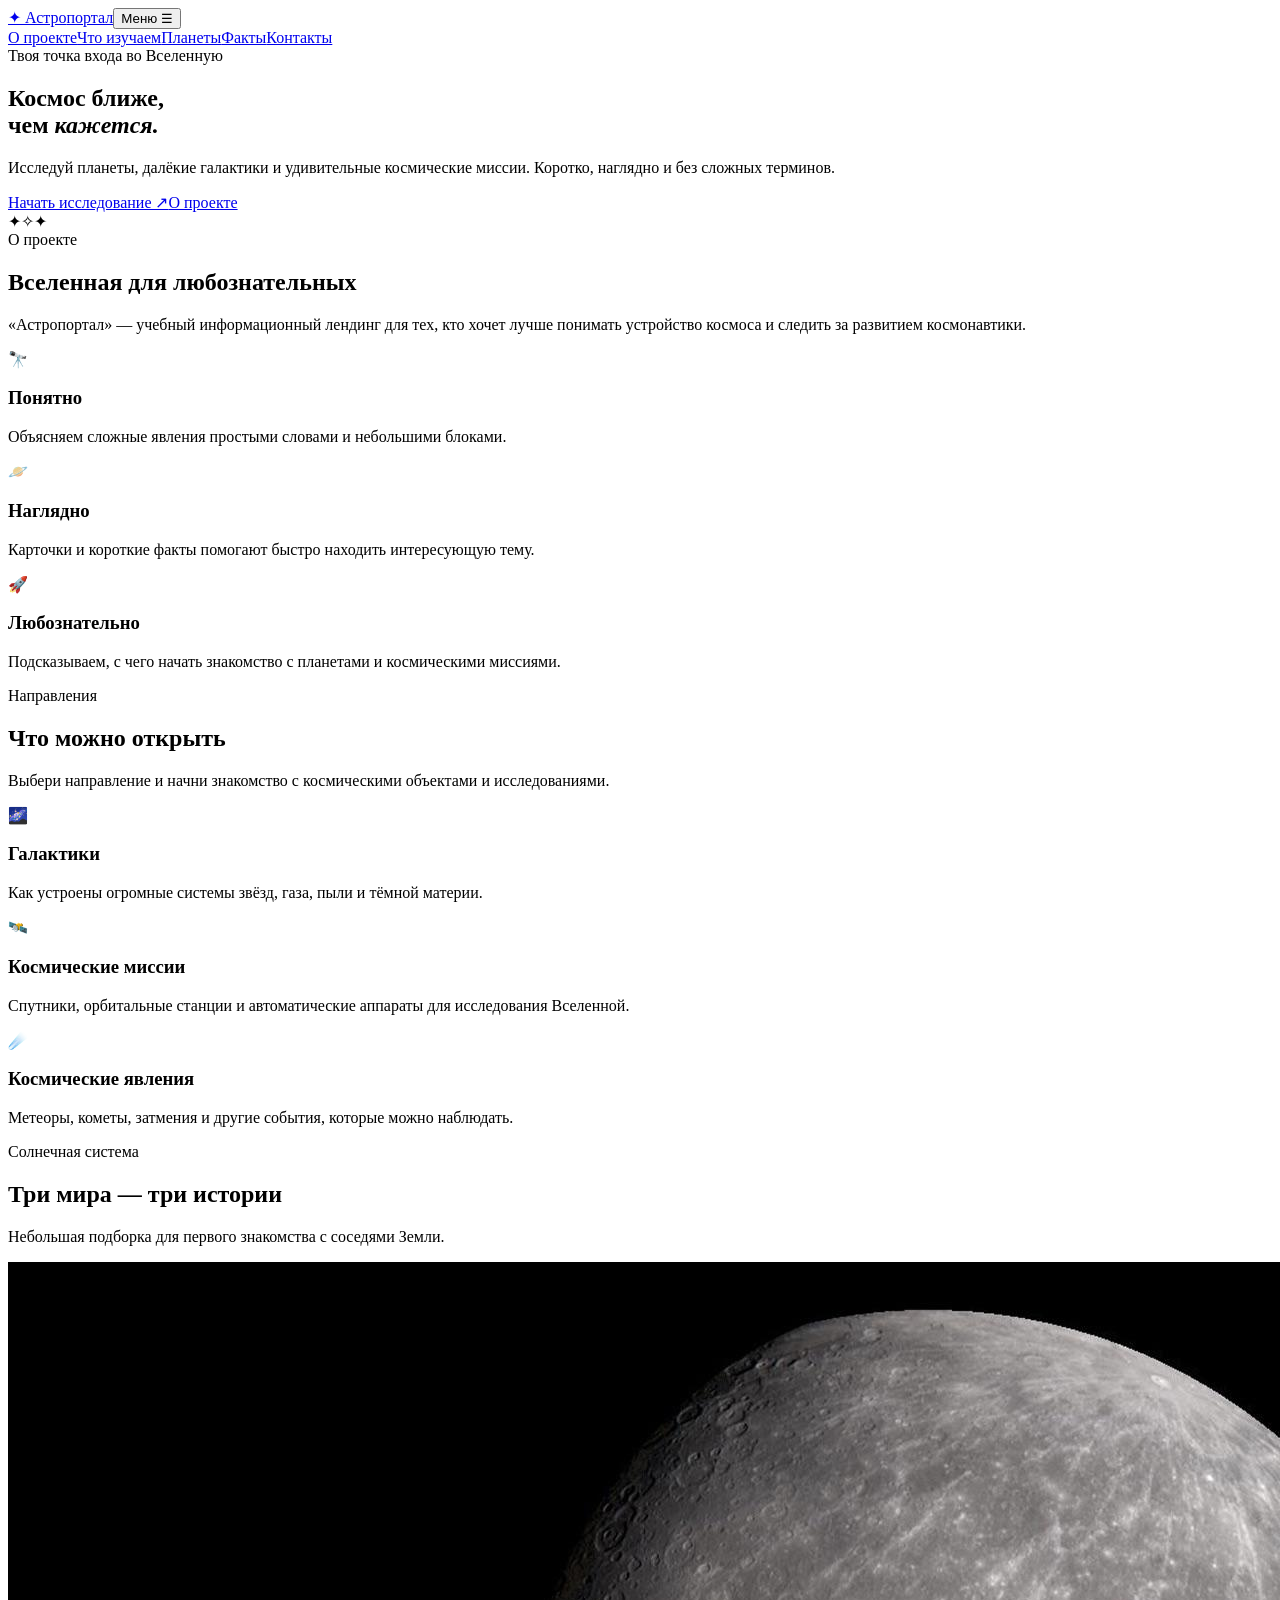
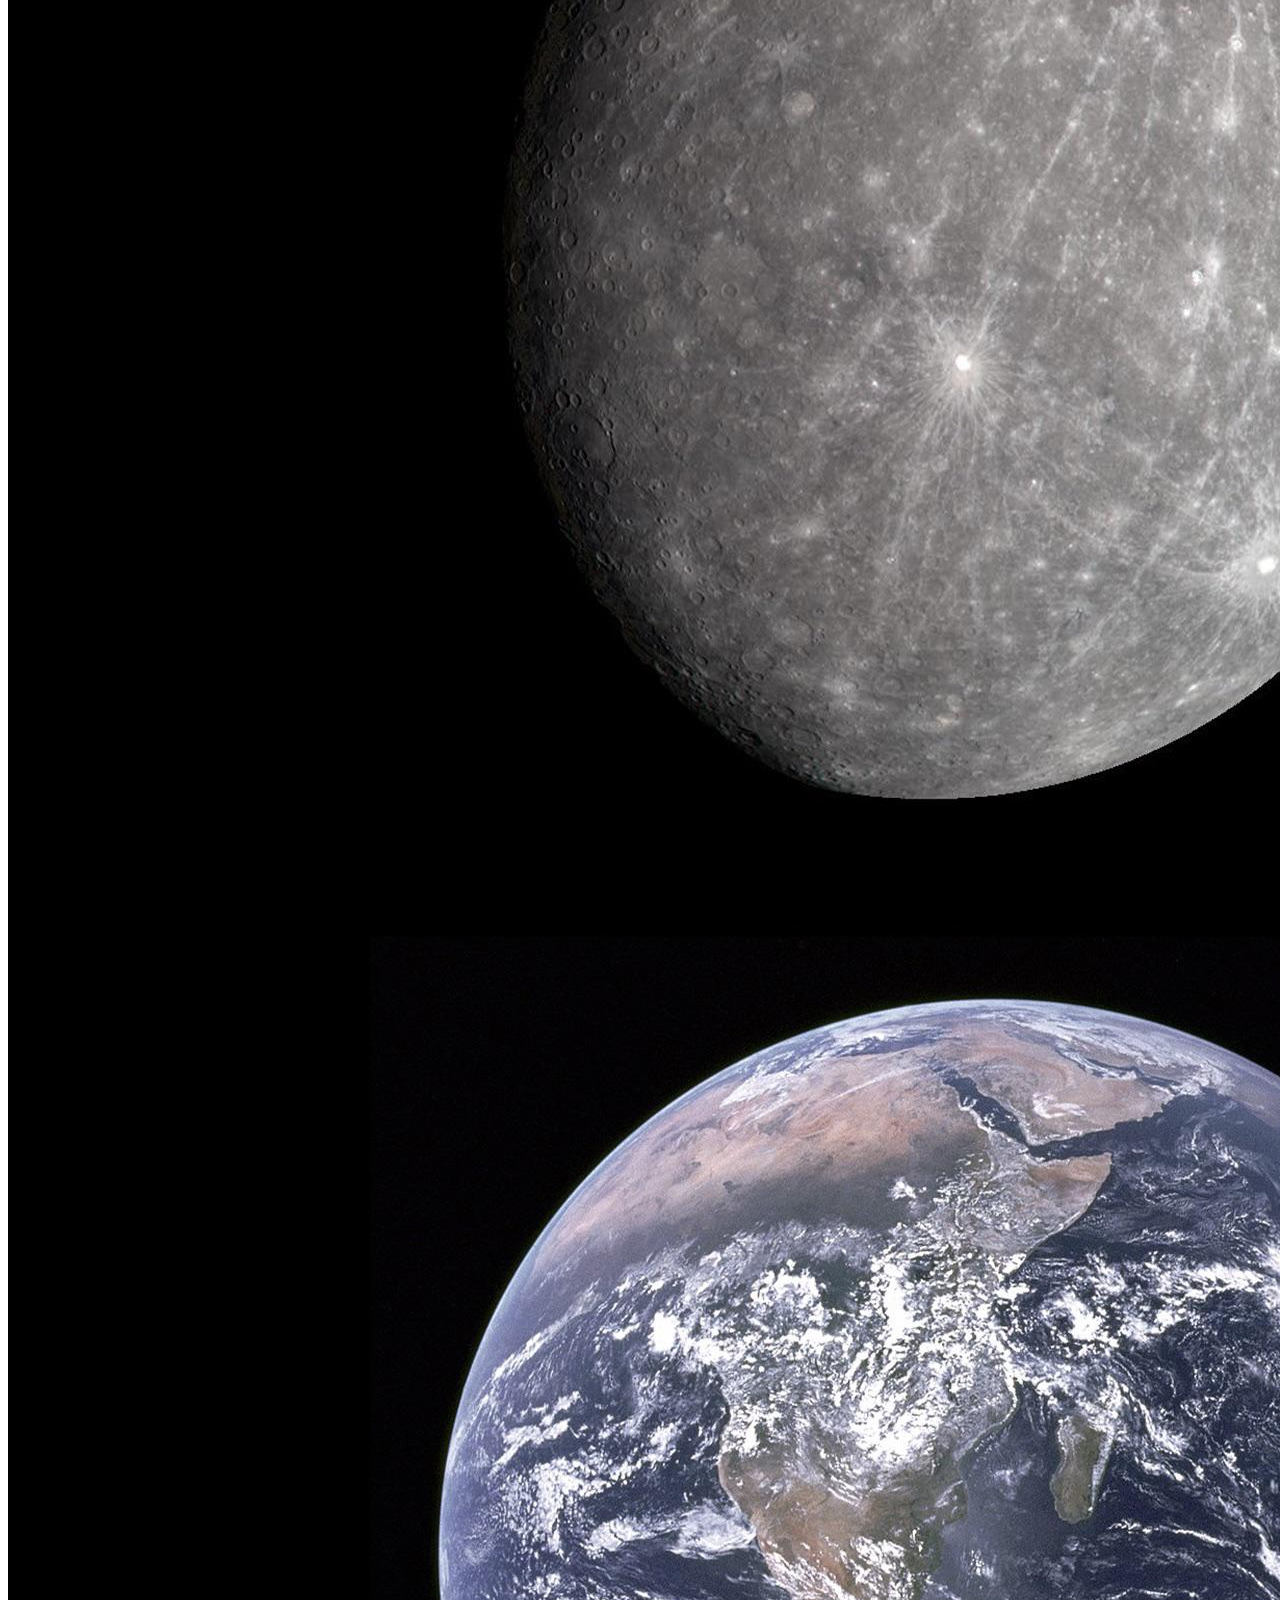
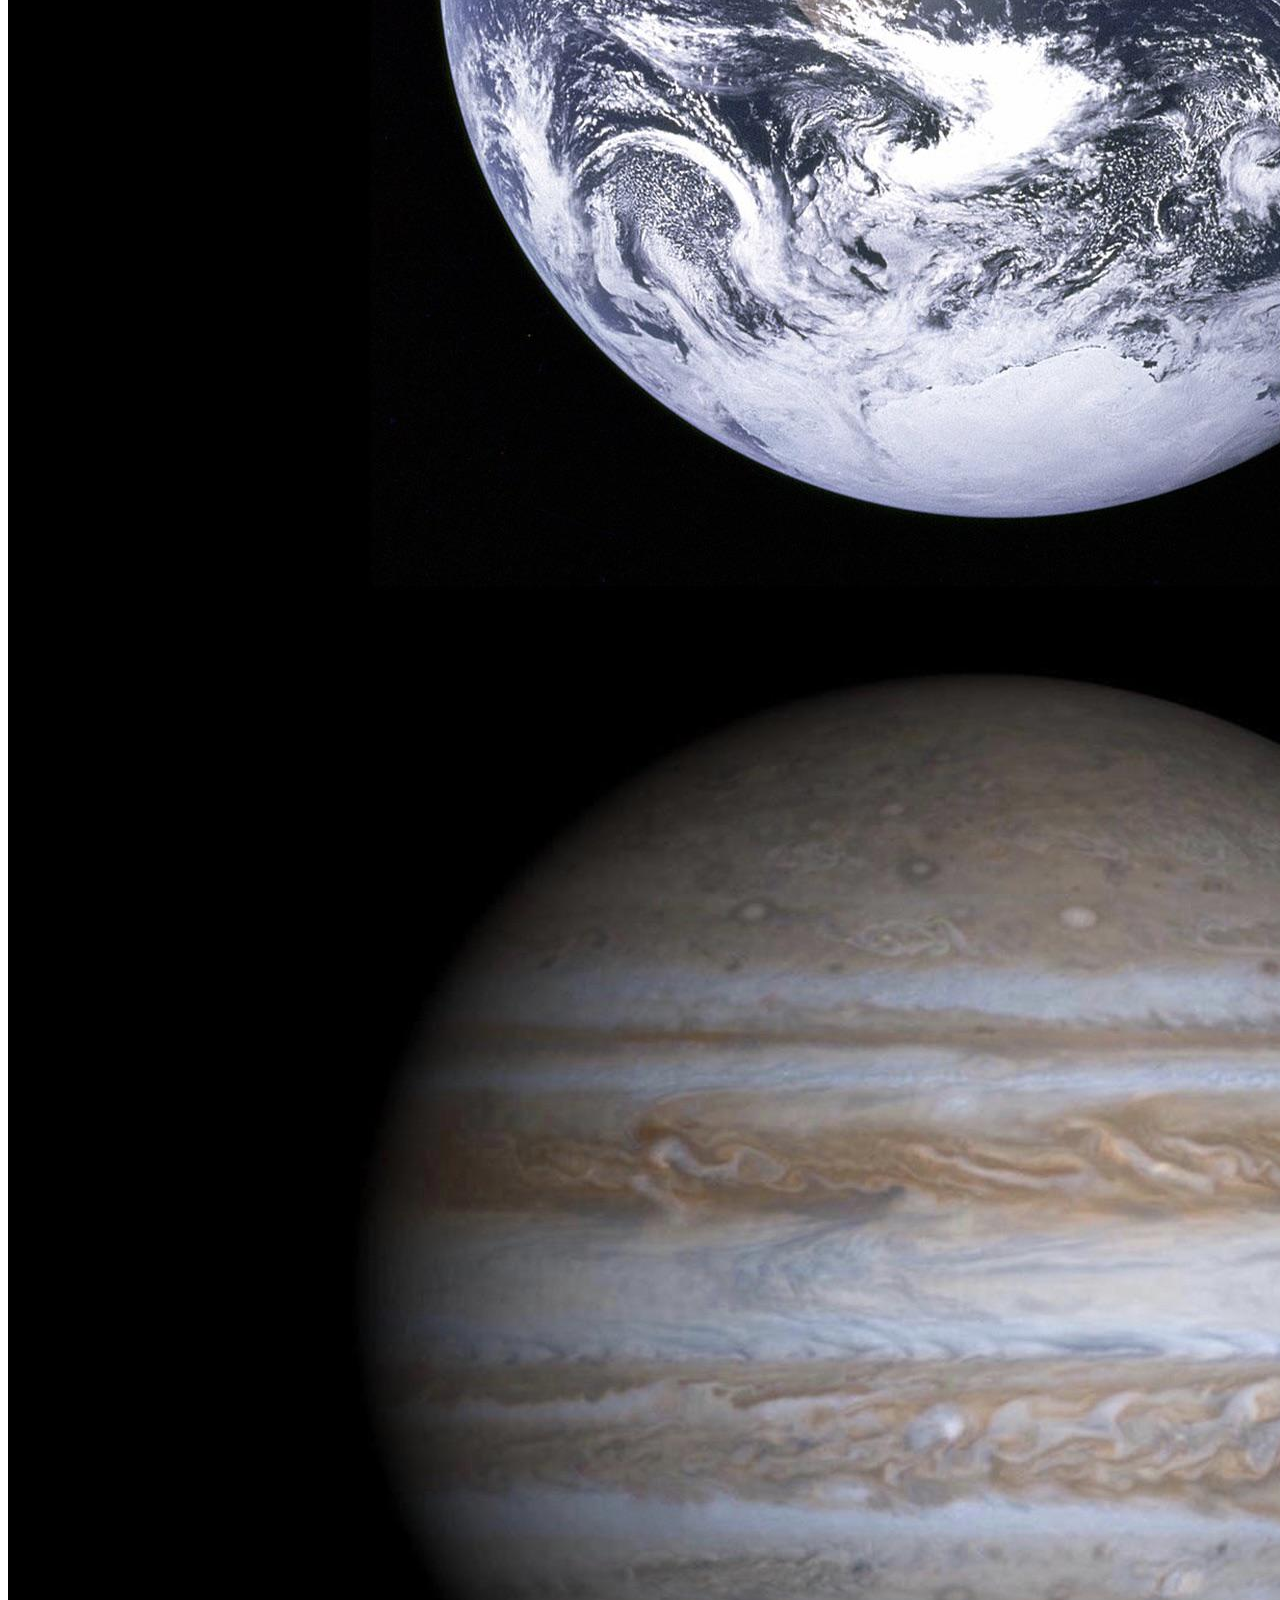
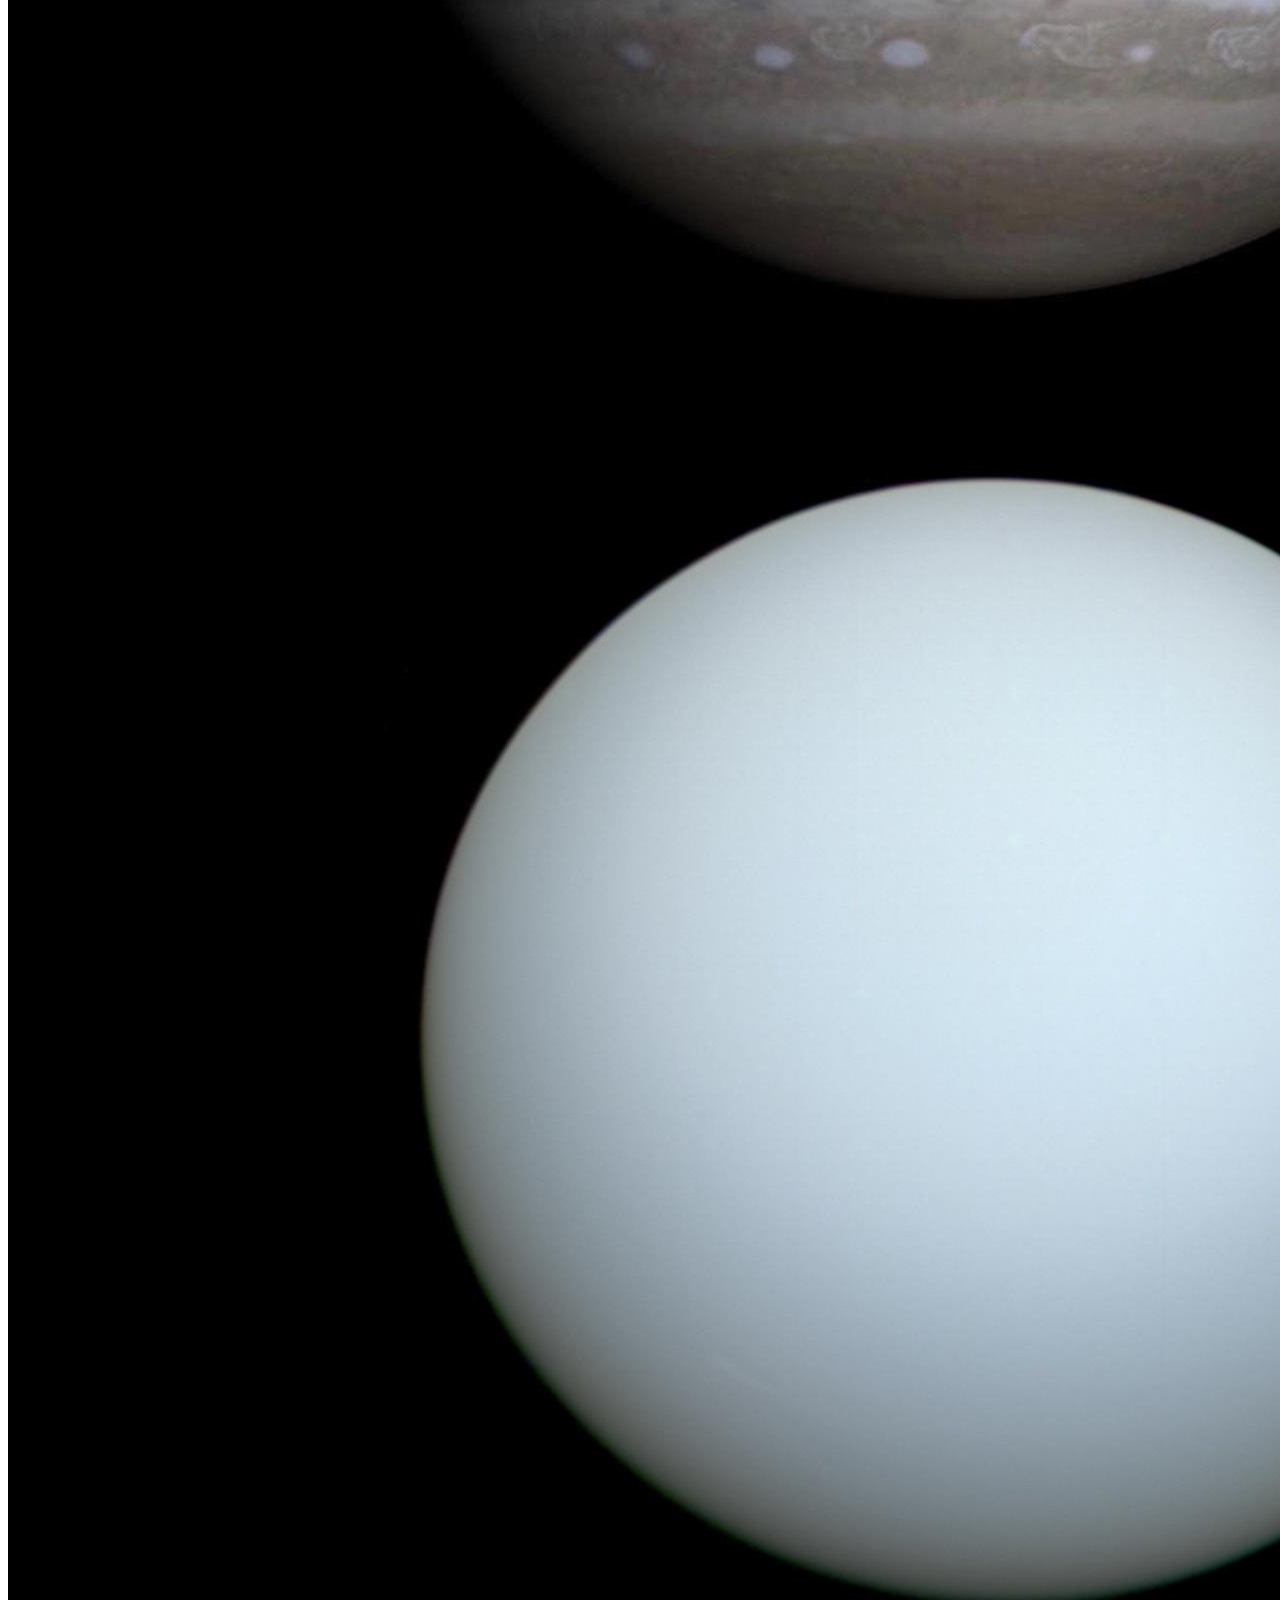
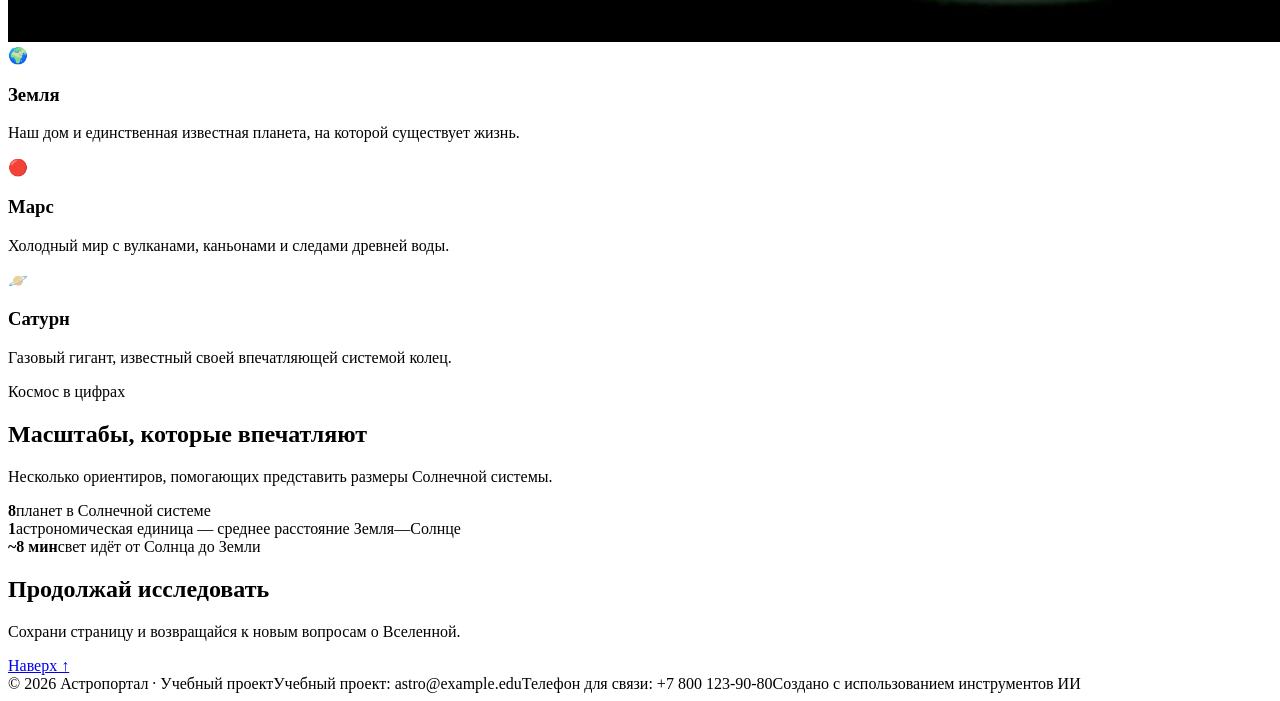
==== index.html @ b8308b7b "Rename Astroportal_LR6_index.html to index.html" ====
<!DOCTYPE html>
<html lang="ru">
<head>
<meta charset="UTF-8">
<meta name="viewport" content="width=device-width, initial-scale=1.0">
<meta name="description" content="Астропортал — понятные материалы о космосе, планетах и космических миссиях.">
<title>Астропортал — исследуй космос</title>
<meta property="og:title" content="Астропортал — исследуй космос">
<meta property="og:description" content="Астропортал — понятные материалы о космосе, планетах и космических миссиях.">
<meta property="og:type" content="website">
<meta property="og:locale" content="ru_RU">
<meta property="og:site_name" content="Астропортал">
<link rel="stylesheet" href="style.css">
</head>
<body>
<header class="site-header"><div class="container nav"><a class="brand" href="#home">✦ <span>Астро</span>портал</a><button class="menu-toggle" aria-expanded="false" aria-controls="nav-links">Меню ☰</button><nav class="nav-links" id="nav-links"><a href="#about">О проекте</a><a href="#discover">Что изучаем</a><a href="#planets">Планеты</a><a href="#facts">Факты</a><a href="#contact">Контакты</a></nav></div></header>
<main>
<section class="hero" id="home"><div class="container hero-grid"><div><div class="eyebrow">Твоя точка входа во Вселенную</div><h1>Космос ближе,<br>чем <em>кажется.</em></h1><p class="lead">Исследуй планеты, далёкие галактики и удивительные космические миссии. Коротко, наглядно и без сложных терминов.</p><div class="actions"><a class="btn btn-primary" href="#discover">Начать исследование ↗</a><a class="btn btn-secondary" href="#about">О проекте</a></div></div><div class="orbit-card" aria-label="Стилизованная иллюстрация планеты"><span class="star s1">✦</span><span class="star s2">✧</span><span class="star s3">✦</span><div class="planet"></div><div class="moon"></div></div></div></section>
<section id="about"><div class="container"><div class="section-heading"><div class="eyebrow">О проекте</div><h2>Вселенная для любознательных</h2><p>«Астропортал» — учебный информационный лендинг для тех, кто хочет лучше понимать устройство космоса и следить за развитием космонавтики.</p></div><div class="cards"><article class="card"><div class="icon">🔭</div><h3>Понятно</h3><p>Объясняем сложные явления простыми словами и небольшими блоками.</p></article><article class="card"><div class="icon">🪐</div><h3>Наглядно</h3><p>Карточки и короткие факты помогают быстро находить интересующую тему.</p></article><article class="card"><div class="icon">🚀</div><h3>Любознательно</h3><p>Подсказываем, с чего начать знакомство с планетами и космическими миссиями.</p></article></div></div></section>
<section class="feature-band" id="discover"><div class="container"><div class="section-heading"><div class="eyebrow">Направления</div><h2>Что можно открыть</h2><p>Выбери направление и начни знакомство с космическими объектами и исследованиями.</p></div><div class="cards"><article class="card"><div class="icon">🌌</div><h3>Галактики</h3><p>Как устроены огромные системы звёзд, газа, пыли и тёмной материи.</p></article><article class="card"><div class="icon">🛰️</div><h3>Космические миссии</h3><p>Спутники, орбитальные станции и автоматические аппараты для исследования Вселенной.</p></article><article class="card"><div class="icon">☄️</div><h3>Космические явления</h3><p>Метеоры, кометы, затмения и другие события, которые можно наблюдать.</p></article></div></div></section>
<section id="planets"><div class="container"><div class="section-heading"><div class="eyebrow">Солнечная система</div><h2>Три мира — три истории</h2><p>Небольшая подборка для первого знакомства с соседями Земли.</p></div><img class="planets-img" src="images/Планеты Солнечной системы.jpg" alt="Фотография планет Солнечной системы"><div class="planet-list"><article class="planet-item"><div class="planet-art">🌍</div><div><h3>Земля</h3><p>Наш дом и единственная известная планета, на которой существует жизнь.</p></div></article><article class="planet-item"><div class="planet-art">🔴</div><div><h3>Марс</h3><p>Холодный мир с вулканами, каньонами и следами древней воды.</p></div></article><article class="planet-item"><div class="planet-art">🪐</div><div><h3>Сатурн</h3><p>Газовый гигант, известный своей впечатляющей системой колец.</p></div></article></div></div></section>
<section class="feature-band" id="facts"><div class="container"><div class="section-heading"><div class="eyebrow">Космос в цифрах</div><h2>Масштабы, которые впечатляют</h2><p>Несколько ориентиров, помогающих представить размеры Солнечной системы.</p></div><div class="fact-grid"><div class="fact"><strong>8</strong><span>планет в Солнечной системе</span></div><div class="fact"><strong>1</strong><span>астрономическая единица — среднее расстояние Земля—Солнце</span></div><div class="fact"><strong>~8 мин</strong><span>свет идёт от Солнца до Земли</span></div></div></div></section>
<section id="contact"><div class="container"><div class="cta"><div><h2>Продолжай исследовать</h2><p>Сохрани страницу и возвращайся к новым вопросам о Вселенной.</p></div><a class="btn btn-primary" href="#home">Наверх ↑</a></div></div></section>
</main><footer class="site-footer"><div class="container footer-inner"><span>© 2026 Астропортал · Учебный проект</span><span>Учебный проект: astro@example.edu</span><span>Телефон для связи: +7 800 123-90-80</span><span>Создано с использованием инструментов ИИ</span></div></footer>
<script>
const menuButton=document.querySelector('.menu-toggle');
const navLinks=document.querySelector('.nav-links');
menuButton.addEventListener('click',()=>{const opened=navLinks.classList.toggle('open');menuButton.setAttribute('aria-expanded',String(opened));});
navLinks.querySelectorAll('a').forEach(link=>link.addEventListener('click',()=>{navLinks.classList.remove('open');menuButton.setAttribute('aria-expanded','false');}));
</script>
</body></html>
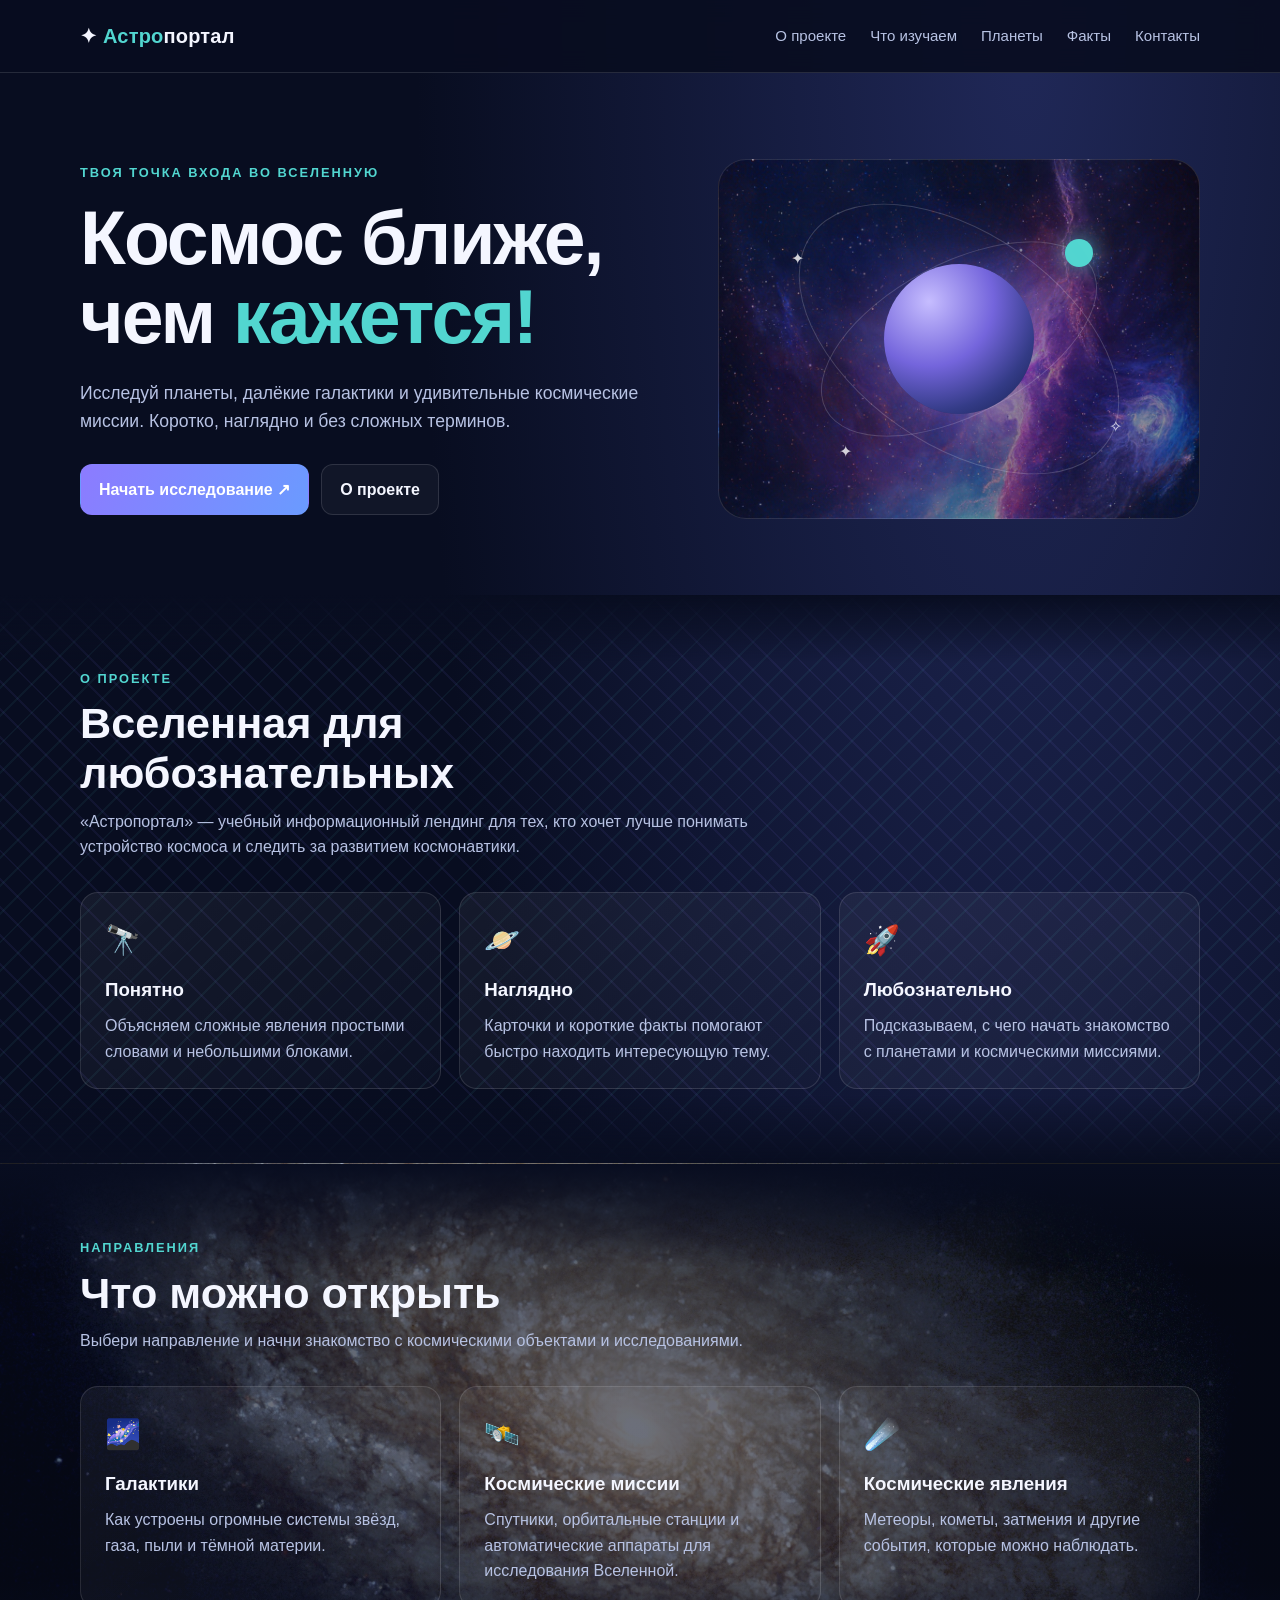
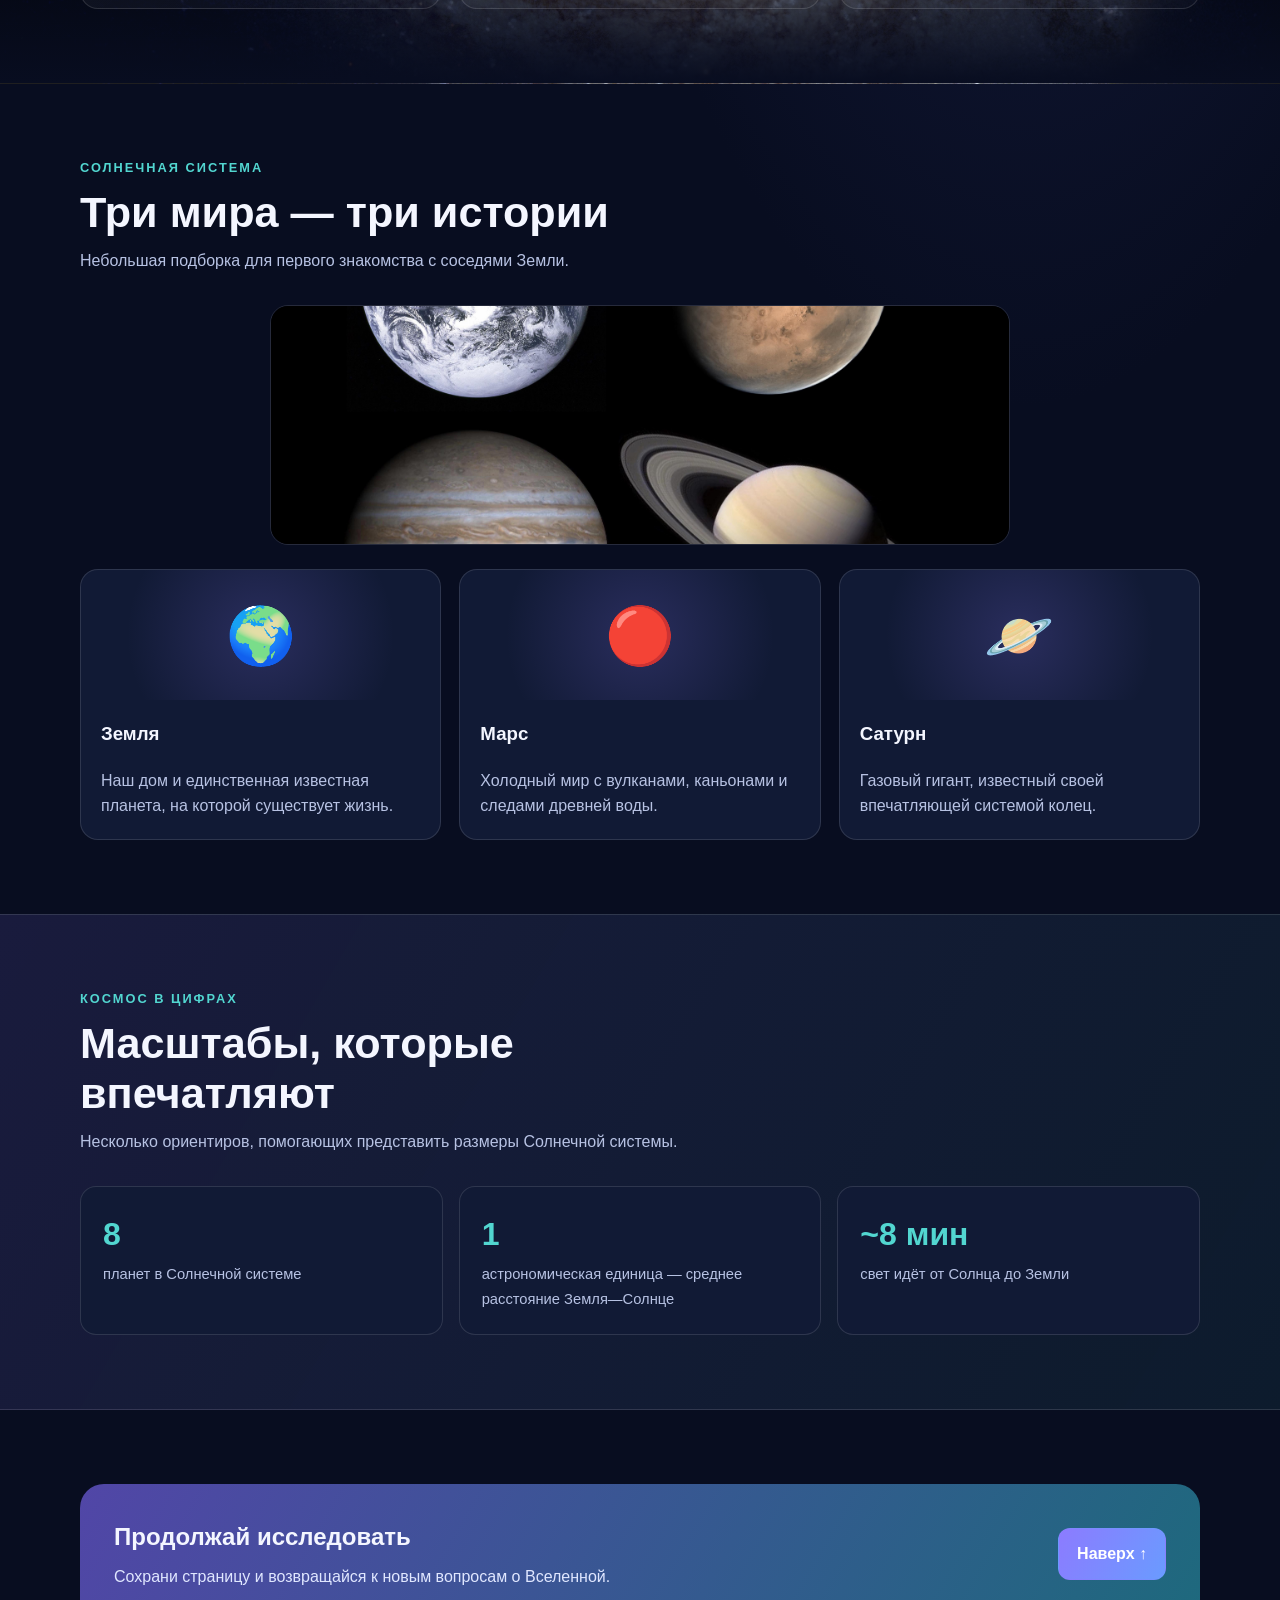
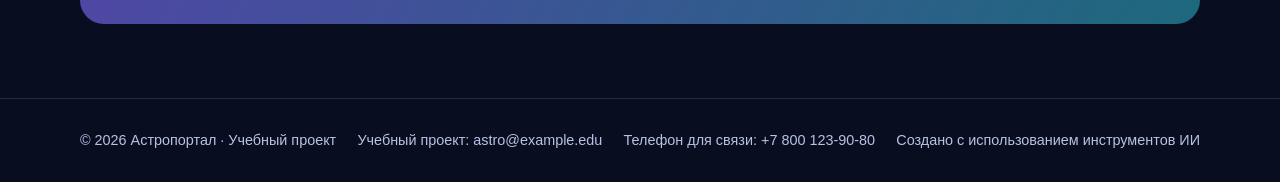
==== commit b1b07b6f: "Revise hero section text for clarity and impact Добавил "!!!!!!!!!!!!!!!"" ====
--- a/index.html
+++ b/index.html
@@ -15,7 +15,7 @@
 <body>
 <header class="site-header"><div class="container nav"><a class="brand" href="#home">✦ <span>Астро</span>портал</a><button class="menu-toggle" aria-expanded="false" aria-controls="nav-links">Меню ☰</button><nav class="nav-links" id="nav-links"><a href="#about">О проекте</a><a href="#discover">Что изучаем</a><a href="#planets">Планеты</a><a href="#facts">Факты</a><a href="#contact">Контакты</a></nav></div></header>
 <main>
-<section class="hero" id="home"><div class="container hero-grid"><div><div class="eyebrow">Твоя точка входа во Вселенную</div><h1>Космос ближе,<br>чем <em>кажется.</em></h1><p class="lead">Исследуй планеты, далёкие галактики и удивительные космические миссии. Коротко, наглядно и без сложных терминов.</p><div class="actions"><a class="btn btn-primary" href="#discover">Начать исследование ↗</a><a class="btn btn-secondary" href="#about">О проекте</a></div></div><div class="orbit-card" aria-label="Стилизованная иллюстрация планеты"><span class="star s1">✦</span><span class="star s2">✧</span><span class="star s3">✦</span><div class="planet"></div><div class="moon"></div></div></div></section>
+<section class="hero" id="home"><div class="container hero-grid"><div><div class="eyebrow">Твоя точка входа во Вселенную</div><h1>Космос ближе,<br>чем <em>кажется!</em></h1><p class="lead">Исследуй планеты, далёкие галактики и удивительные космические миссии. Коротко, наглядно и без сложных терминов.</p><div class="actions"><a class="btn btn-primary" href="#discover">Начать исследование ↗</a><a class="btn btn-secondary" href="#about">О проекте</a></div></div><div class="orbit-card" aria-label="Стилизованная иллюстрация планеты"><span class="star s1">✦</span><span class="star s2">✧</span><span class="star s3">✦</span><div class="planet"></div><div class="moon"></div></div></div></section>
 <section id="about"><div class="container"><div class="section-heading"><div class="eyebrow">О проекте</div><h2>Вселенная для любознательных</h2><p>«Астропортал» — учебный информационный лендинг для тех, кто хочет лучше понимать устройство космоса и следить за развитием космонавтики.</p></div><div class="cards"><article class="card"><div class="icon">🔭</div><h3>Понятно</h3><p>Объясняем сложные явления простыми словами и небольшими блоками.</p></article><article class="card"><div class="icon">🪐</div><h3>Наглядно</h3><p>Карточки и короткие факты помогают быстро находить интересующую тему.</p></article><article class="card"><div class="icon">🚀</div><h3>Любознательно</h3><p>Подсказываем, с чего начать знакомство с планетами и космическими миссиями.</p></article></div></div></section>
 <section class="feature-band" id="discover"><div class="container"><div class="section-heading"><div class="eyebrow">Направления</div><h2>Что можно открыть</h2><p>Выбери направление и начни знакомство с космическими объектами и исследованиями.</p></div><div class="cards"><article class="card"><div class="icon">🌌</div><h3>Галактики</h3><p>Как устроены огромные системы звёзд, газа, пыли и тёмной материи.</p></article><article class="card"><div class="icon">🛰️</div><h3>Космические миссии</h3><p>Спутники, орбитальные станции и автоматические аппараты для исследования Вселенной.</p></article><article class="card"><div class="icon">☄️</div><h3>Космические явления</h3><p>Метеоры, кометы, затмения и другие события, которые можно наблюдать.</p></article></div></div></section>
 <section id="planets"><div class="container"><div class="section-heading"><div class="eyebrow">Солнечная система</div><h2>Три мира — три истории</h2><p>Небольшая подборка для первого знакомства с соседями Земли.</p></div><img class="planets-img" src="images/Планеты Солнечной системы.jpg" alt="Фотография планет Солнечной системы"><div class="planet-list"><article class="planet-item"><div class="planet-art">🌍</div><div><h3>Земля</h3><p>Наш дом и единственная известная планета, на которой существует жизнь.</p></div></article><article class="planet-item"><div class="planet-art">🔴</div><div><h3>Марс</h3><p>Холодный мир с вулканами, каньонами и следами древней воды.</p></div></article><article class="planet-item"><div class="planet-art">🪐</div><div><h3>Сатурн</h3><p>Газовый гигант, известный своей впечатляющей системой колец.</p></div></article></div></div></section>
--- a/style.css
+++ b/style.css
@@ -0,0 +1,16 @@
+:root{--bg:#080d20;--panel:#111a35;--panel2:#182345;--text:#f4f6ff;--muted:#b7c2e3;--accent:#8c7bff;--accent2:#52d6d0;--line:rgba(255,255,255,.12)}
+*{box-sizing:border-box}html{scroll-behavior:smooth;scroll-padding-top:82px}body{margin:0;font-family:Arial,Helvetica,sans-serif;background:radial-gradient(ellipse at 80% 0%,#202858 0,transparent 42%),var(--bg);color:var(--text);line-height:1.6}
+a{color:inherit;text-decoration:none}.container{width:min(1120px,92%);margin:auto}.site-header{position:sticky;top:0;z-index:10;background:rgba(8,13,32,.9);backdrop-filter:blur(12px);border-bottom:1px solid var(--line)}.nav{min-height:72px;display:flex;align-items:center;justify-content:space-between;gap:24px}.brand{font-size:1.25rem;font-weight:800;letter-spacing:.2px}.brand span{color:var(--accent2)}.nav-links{display:flex;gap:24px;align-items:center}.nav-links a{font-size:.94rem;color:var(--muted);transition:color .2s}.nav-links a:hover{color:var(--accent2)}.menu-toggle{display:none;background:transparent;border:1px solid var(--line);color:var(--text);padding:8px 12px;border-radius:10px}
+.hero{padding:86px 0 76px;overflow:hidden}.hero-grid{display:grid;grid-template-columns:1.1fr .9fr;gap:48px;align-items:center}.eyebrow{color:var(--accent2);font-size:.8rem;font-weight:800;text-transform:uppercase;letter-spacing:2px}.hero h1{font-size:clamp(2.5rem,6vw,4.7rem);line-height:1.05;margin:16px 0 22px;letter-spacing:-2px}.hero h1 em{font-style:normal;color:var(--accent2)}.lead{font-size:1.1rem;color:var(--muted);max-width:590px}.actions{display:flex;flex-wrap:wrap;gap:12px;margin-top:28px}.btn{display:inline-flex;align-items:center;justify-content:center;border-radius:12px;padding:12px 18px;font-weight:700;border:1px solid transparent;transition:transform .2s,filter .2s}.btn:hover{transform:translateY(-2px);filter:brightness(1.1)}.btn-primary{background:linear-gradient(120deg,var(--accent),#6a9bff);color:white}.btn-secondary{border-color:var(--line);background:rgba(255,255,255,.04)}.orbit-card{position:relative;min-height:360px;border:1px solid var(--line);border-radius:28px;background:linear-gradient(145deg,rgba(140,123,255,.17),rgba(82,214,208,.05));display:grid;place-items:center;overflow:hidden}.orbit-card:before,.orbit-card:after{content:"";position:absolute;border:1px solid rgba(255,255,255,.18);border-radius:50%;width:300px;height:150px;transform:rotate(-28deg)}.orbit-card:after{width:360px;height:210px;transform:rotate(35deg)}.planet{width:150px;height:150px;border-radius:50%;background:radial-gradient(circle at 30% 25%,#c6bdff,#7465dc 42%,#333b86 72%,#121b47);box-shadow:0 0 70px rgba(140,123,255,.45);z-index:1}.moon{position:absolute;width:28px;height:28px;border-radius:50%;background:var(--accent2);top:22%;right:22%;box-shadow:0 0 24px rgba(82,214,208,.7)}.star{position:absolute;color:white;opacity:.8}.s1{left:15%;top:24%}.s2{right:16%;bottom:22%}.s3{left:25%;bottom:15%}
+section{padding:74px 0}.section-heading{max-width:700px;margin-bottom:32px}.section-heading h2{font-size:clamp(1.8rem,4vw,2.7rem);line-height:1.15;margin:10px 0}.section-heading p{color:var(--muted);margin:0}.cards{display:grid;grid-template-columns:repeat(3,1fr);gap:18px}.card{padding:24px;border:1px solid var(--line);border-radius:18px;background:linear-gradient(145deg,rgba(255,255,255,.055),rgba(255,255,255,.02));transition:transform .2s,border-color .2s}.card:hover{transform:translateY(-5px);border-color:rgba(140,123,255,.7)}.icon{font-size:1.8rem}.card h3{margin:12px 0 8px}.card p{color:var(--muted);margin:0}.feature-band{background:linear-gradient(120deg,rgba(140,123,255,.13),rgba(82,214,208,.07));border-block:1px solid var(--line)}.planet-list{display:grid;grid-template-columns:repeat(3,1fr);gap:18px}.planet-item{padding:0 0 20px;border-radius:18px;overflow:hidden;background:var(--panel);border:1px solid var(--line)}.planet-art{height:130px;display:grid;place-items:center;background:radial-gradient(circle at center,rgba(140,123,255,.2),transparent 70%);font-size:3.5rem}.planet-item div:last-child{padding:0 20px}.planet-item p{color:var(--muted);margin-bottom:0}.fact-grid{display:grid;grid-template-columns:repeat(3,1fr);gap:16px}.fact{padding:22px;border-radius:16px;background:var(--panel);border:1px solid var(--line)}.fact strong{display:block;font-size:2rem;color:var(--accent2)}.fact span{color:var(--muted);font-size:.92rem}.cta{padding:34px;border-radius:24px;background:linear-gradient(120deg,#5146a7,#1e697d);display:flex;justify-content:space-between;align-items:center;gap:24px}.cta h2{margin:0 0 8px}.cta p{margin:0;color:#e0e7ff}.site-footer{padding:30px 0;border-top:1px solid var(--line);color:var(--muted);font-size:.9rem}.footer-inner{display:flex;justify-content:space-between;gap:20px;flex-wrap:wrap}
+@media(max-width:760px){.hero{padding:58px 0}.hero-grid{grid-template-columns:1fr;gap:30px}.orbit-card{min-height:280px}.cards,.planet-list,.fact-grid{grid-template-columns:1fr}.nav{flex-wrap:wrap;padding:14px 0}.menu-toggle{display:block}.nav-links{display:none;flex-direction:column;align-items:flex-start;width:100%;gap:12px;padding:10px 0 4px}.nav-links.open{display:flex}.cta{align-items:flex-start;flex-direction:column}.hero h1{letter-spacing:-1px}}@media(prefers-reduced-motion:reduce){html{scroll-behavior:auto}*,*:before,*:after{transition:none!important;animation:none!important}}
+/* Дополнительный блок: стили для изображений из папки images */
+.orbit-card{background-image:linear-gradient(rgba(8,13,32,.45),rgba(8,13,32,.45)),url("images/Космическая туманность.jpg");background-size:cover;background-position:center}
+#discover{background-image:linear-gradient(180deg,var(--bg) 0,rgba(8,13,32,.62) 20%,rgba(8,13,32,.62) 80%,var(--bg) 100%),url("images/Галактика.jpg");background-size:cover;background-position:center;background-repeat:no-repeat}
+.planets-img{display:block;width:66%;height:240px;margin:0 auto 24px;object-fit:cover;border:1px solid var(--line);border-radius:18px}
+@media(max-width:760px){.planets-img{width:100%;height:180px}}
+/* Новый блок: лёгкий декоративный узор на фоне секции «О проекте» */
+#about{background-image:
+linear-gradient(180deg,var(--bg) 0,transparent 12%,transparent 88%,var(--bg) 100%),
+repeating-linear-gradient(45deg,rgba(140,123,255,.07) 0 2px,transparent 2px 20px),
+repeating-linear-gradient(-45deg,rgba(82,214,208,.06) 0 2px,transparent 2px 20px)}
